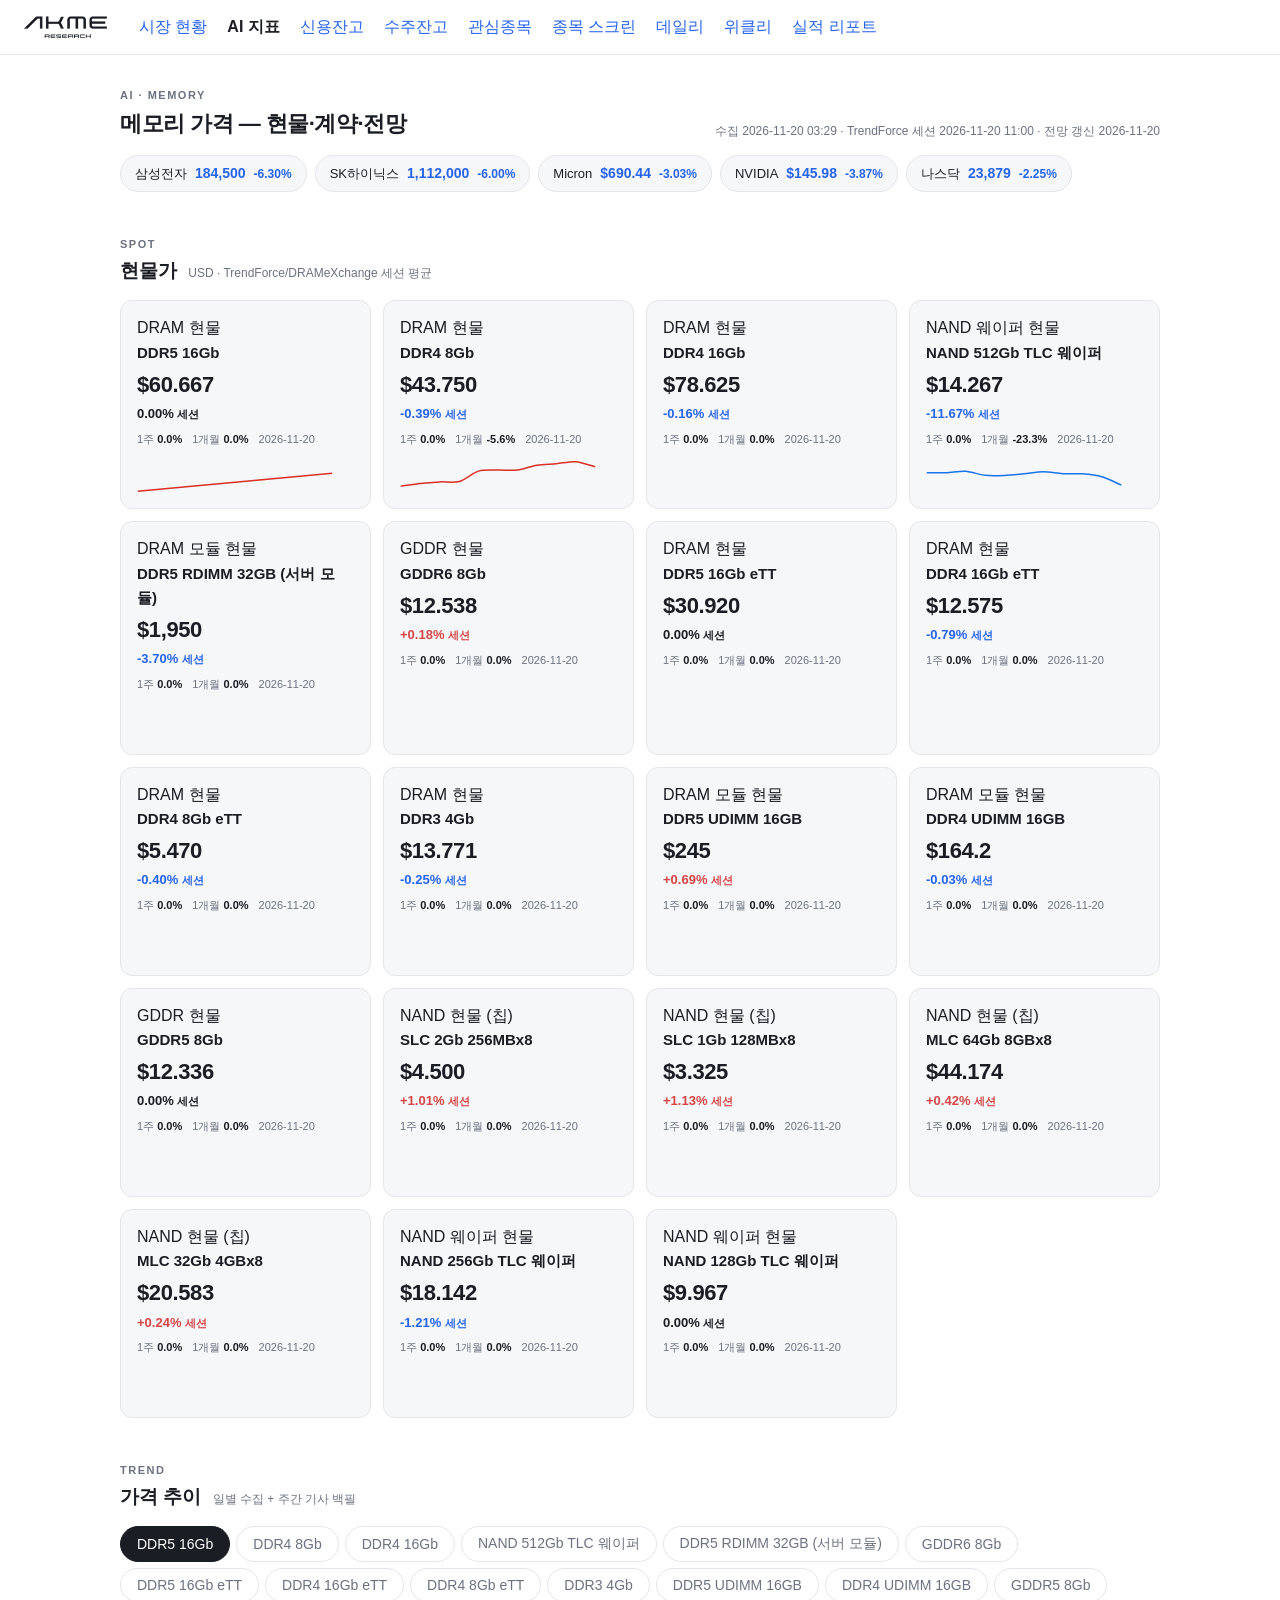
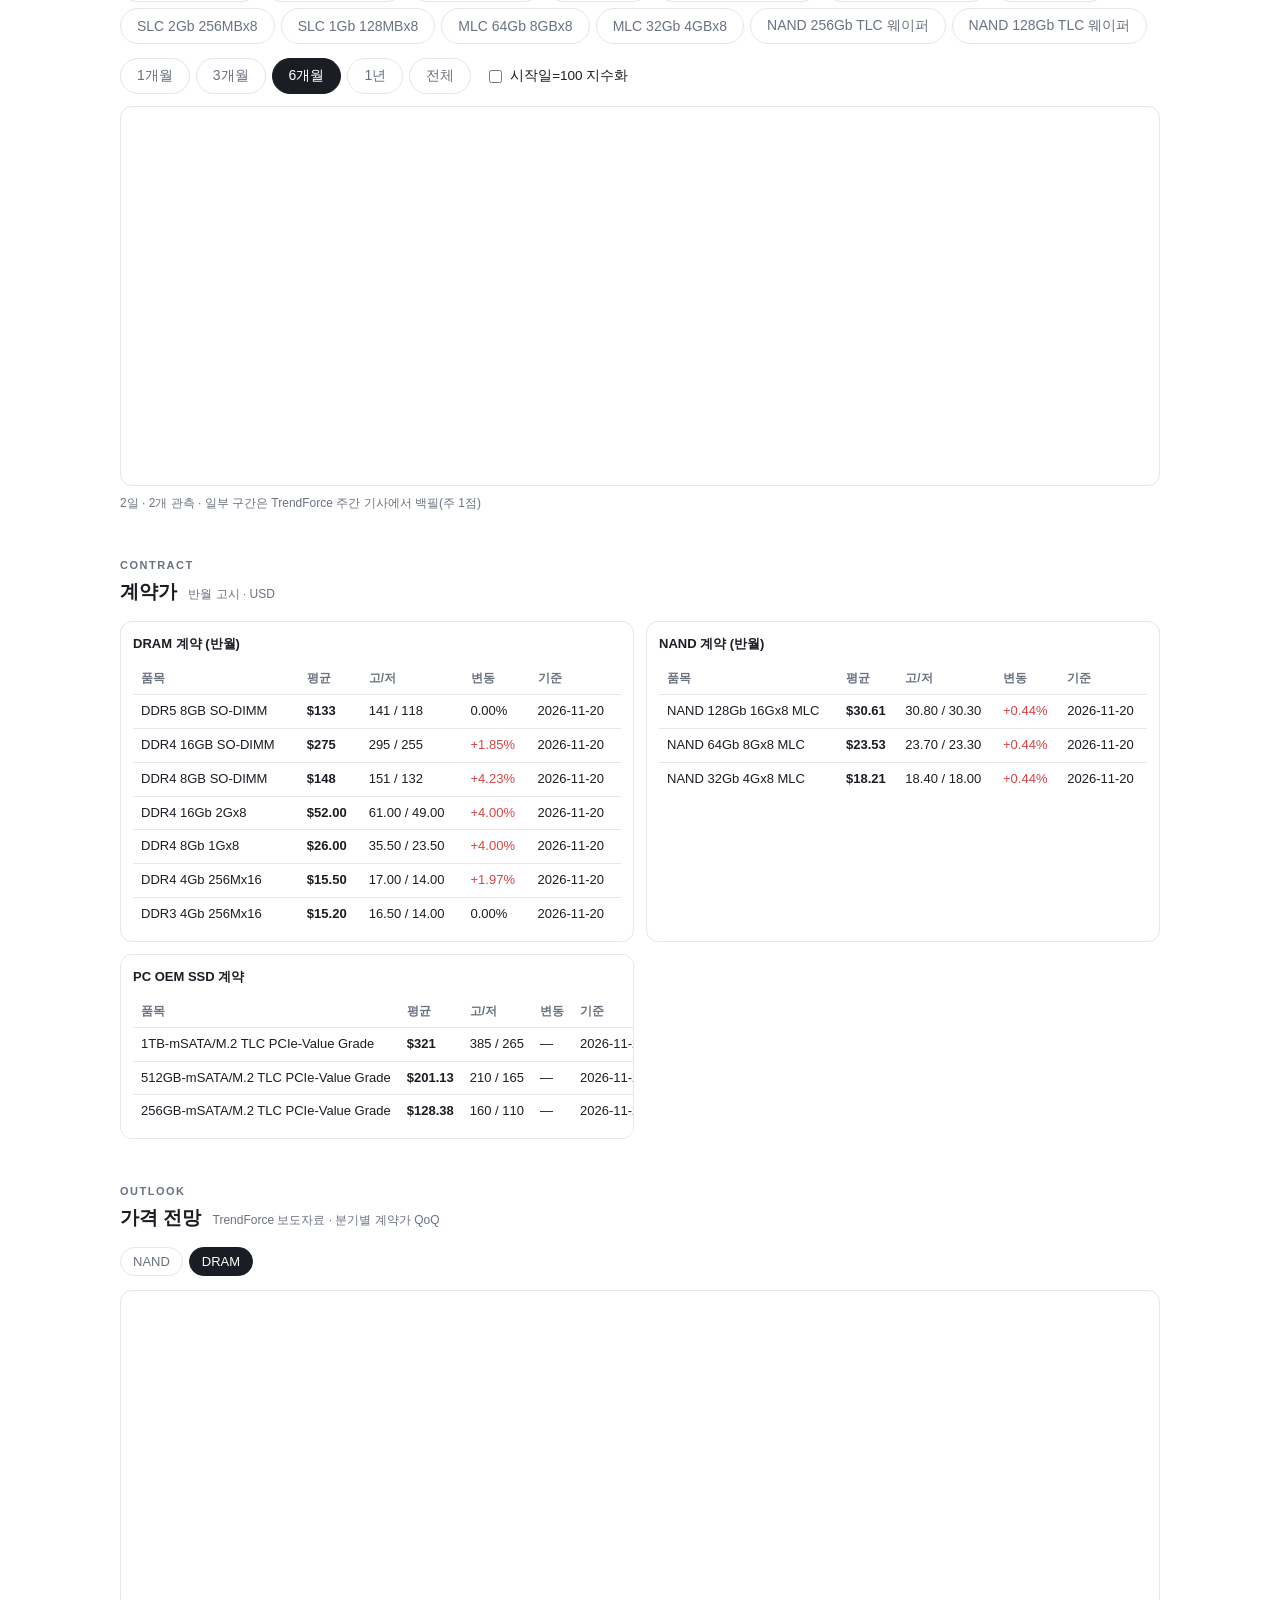
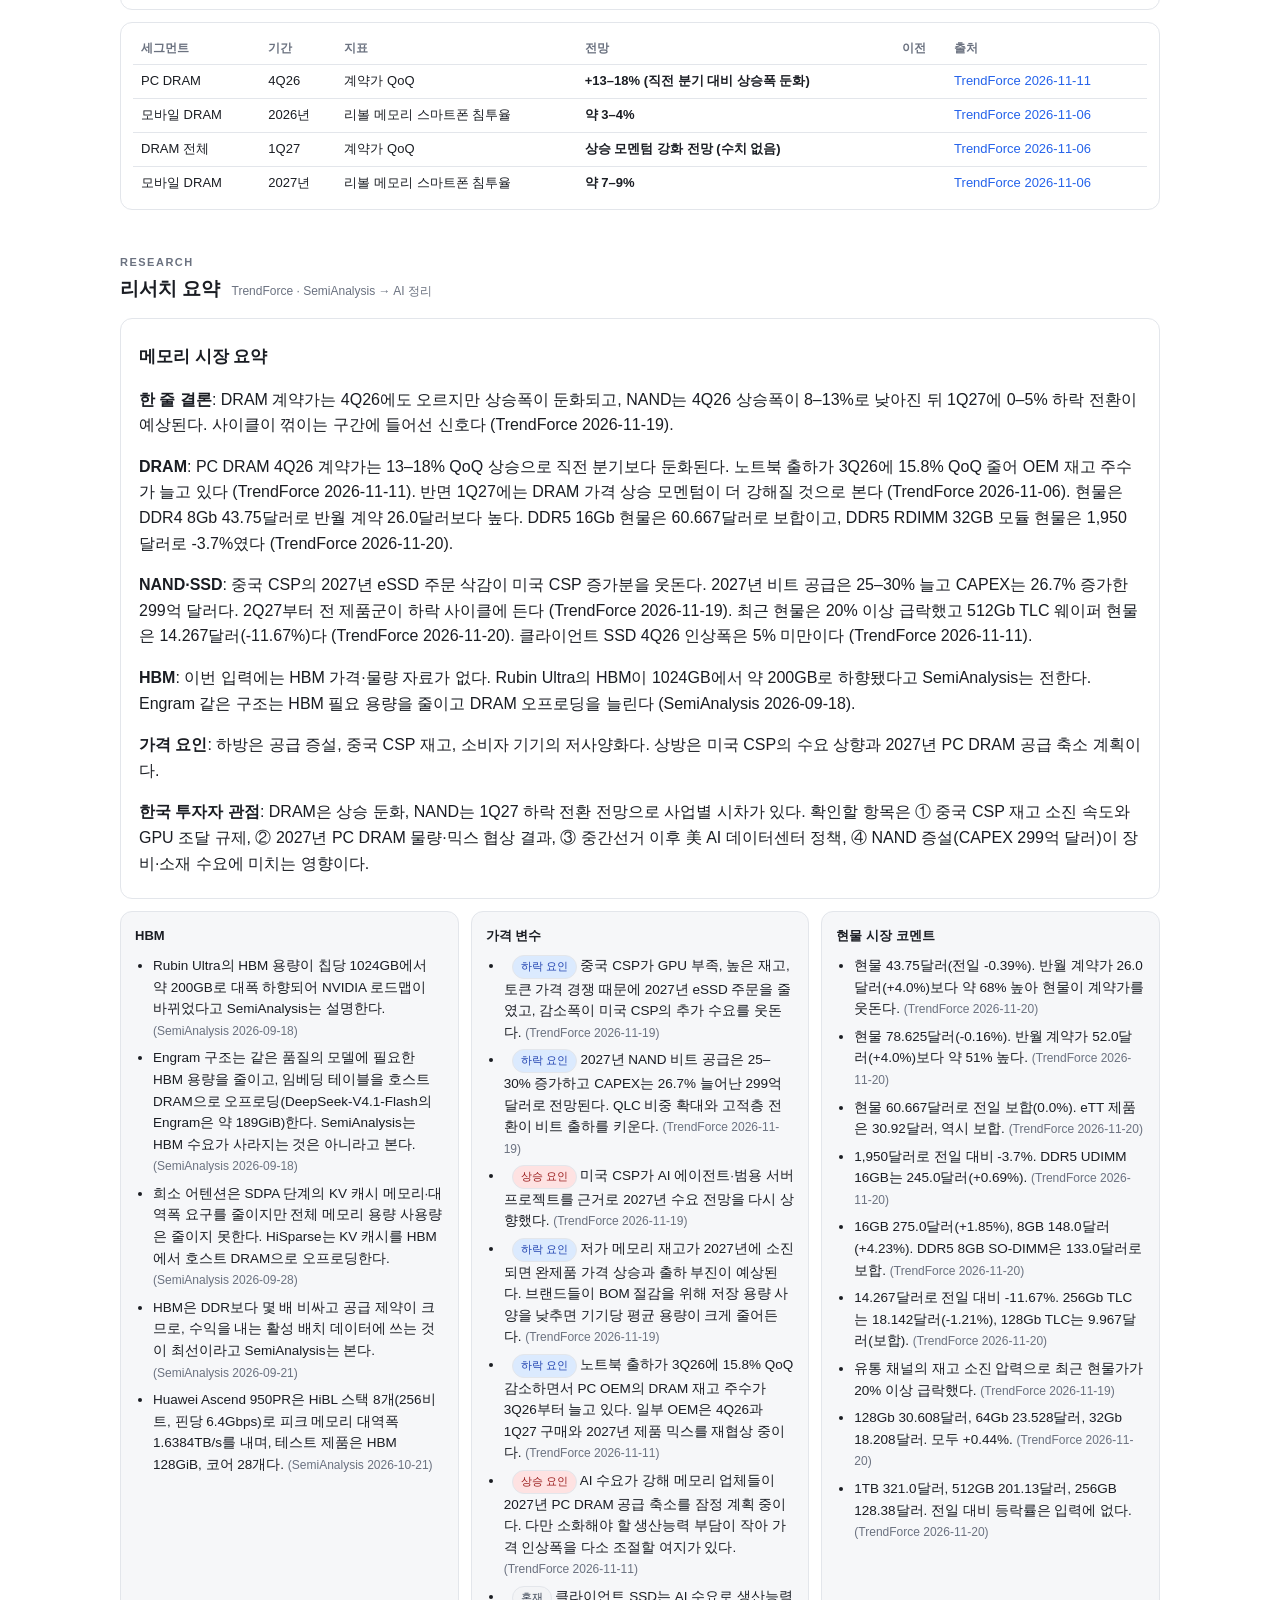
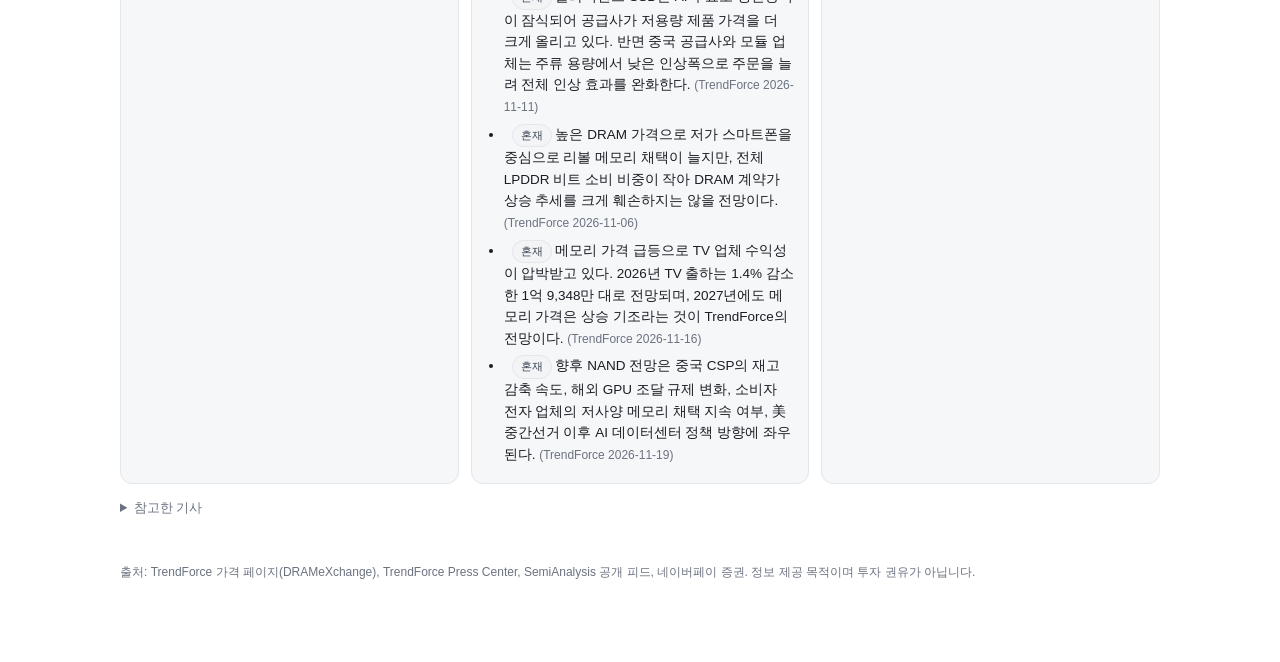
==== ai.html @ e825a89f "AI 지표 페이지 (현물가 카드·추이 차트·계약가·전망 차트·리서치 요약) + 네비 Co-Authored-By: Claude Fable 5.1 <noreply@anthropic.c" ====
<!DOCTYPE html>
<html lang="ko">
<head>
<meta charset="UTF-8">
<meta name="viewport" content="width=device-width, initial-scale=1">
<title>AI 지표 · AKME Research</title>
<meta name="description" content="DRAM·NAND 현물가 추이, 계약가, TrendForce·SemiAnalysis 기반 메모리 가격 전망을 차트로.">
<meta property="og:type" content="website">
<meta property="og:site_name" content="AKME Research">
<meta property="og:title" content="AI 지표 · AKME Research">
<meta property="og:description" content="DRAM·NAND 현물가 추이, 계약가, TrendForce·SemiAnalysis 기반 메모리 가격 전망을 차트로.">
<meta property="og:url" content="https://akmeresearch.github.io/stock/ai.html">
<meta property="og:image" content="https://akmeresearch.github.io/stock/site/img/og-logo-2026-11.png">
<meta property="og:image:width" content="1200">
<meta property="og:image:height" content="630">
<meta property="og:locale" content="ko_KR">
<meta name="twitter:card" content="summary_large_image">
<meta name="twitter:title" content="AI 지표 · AKME Research">
<meta name="twitter:image" content="https://akmeresearch.github.io/stock/site/img/og-logo-2026-11.png">
<link rel="icon" href="favicon.ico?v=2" sizes="any">
<link rel="icon" type="image/png" sizes="32x32" href="site/img/icon-32.png?v=2">
<link rel="icon" type="image/png" sizes="192x192" href="site/img/icon-192.png?v=2">
<link rel="apple-touch-icon" sizes="180x180" href="site/img/icon-180.png?v=2">
<meta name="theme-color" content="#000000">
<link rel="stylesheet" href="site/style.css?v=202611201400">
<script src="site/vendor/chart.umd.min.js"></script>
<script src="site/vendor/marked.min.js"></script>
</head>
<body>
<nav class="nav">
  <a class="brand" href="index.html"><img src="site/img/logo-dark.png" alt="AKME Research"></a>
  <a href="index.html">시장 현황</a>
  <a href="ai.html" class="cur">AI 지표</a>
  <a href="credit.html">신용잔고</a>
  <a href="backlog.html">수주잔고</a>
  <a href="stocks.html">관심종목</a>
  <a href="screen.html">종목 스크린</a>
  <a href="daily.html">데일리</a>
  <a href="weekly.html">위클리</a>
  <a href="reports.html">실적 리포트</a>
</nav>
<main class="wrap wide">
  <section class="sec">
    <div class="sec-head">
      <div><div class="eyebrow">AI · MEMORY</div><h1>메모리 가격 — 현물·계약·전망</h1></div>
      <div id="asof" class="note"></div>
    </div>
    <div id="related" class="ai-related"></div>
  </section>

  <section class="sec">
    <div class="sec-head"><div><div class="eyebrow">SPOT</div><h2>현물가 <span class="unit">USD · TrendForce/DRAMeXchange 세션 평균</span></h2></div></div>
    <div id="spot-cards" class="grid"><div class="empty">불러오는 중…</div></div>
  </section>

  <section class="sec">
    <div class="sec-head"><div><div class="eyebrow">TREND</div><h2>가격 추이 <span class="unit">일별 수집 + 주간 기사 백필</span></h2></div></div>
    <div class="period-bar">
      <div class="tabs" id="trend-items"></div>
      <div class="tabs" id="trend-period">
        <button class="tab" data-m="1">1개월</button><button class="tab" data-m="3">3개월</button><button class="tab on" data-m="6">6개월</button><button class="tab" data-m="12">1년</button><button class="tab" data-m="0">전체</button>
      </div>
      <label class="sc-check"><input id="trend-norm" type="checkbox"> 시작일=100 지수화</label>
    </div>
    <div class="chart-box tall"><canvas id="trend"></canvas></div>
    <div id="trend-note" class="note"></div>
  </section>

  <section class="sec">
    <div class="sec-head"><div><div class="eyebrow">CONTRACT</div><h2>계약가 <span class="unit">반월 고시 · USD</span></h2></div></div>
    <div id="contract" class="ai-tables"></div>
  </section>

  <section class="sec">
    <div class="sec-head"><div><div class="eyebrow">OUTLOOK</div><h2>가격 전망 <span class="unit">TrendForce 보도자료 · 분기별 계약가 QoQ</span></h2></div></div>
    <div class="tabs" id="fc-market"></div>
    <div class="chart-box"><canvas id="forecast"></canvas></div>
    <div id="fc-table" class="ai-tables"></div>
  </section>

  <section class="sec">
    <div class="sec-head"><div><div class="eyebrow">RESEARCH</div><h2>리서치 요약 <span class="unit">TrendForce · SemiAnalysis → AI 정리</span></h2></div></div>
    <div id="summary" class="md ai-summary"></div>
    <div id="points" class="ai-points"></div>
    <details class="ai-sources"><summary>참고한 기사</summary><ul id="sources"></ul></details>
  </section>

  <div class="footer">출처: TrendForce 가격 페이지(DRAMeXchange), TrendForce Press Center, SemiAnalysis 공개 피드, 네이버페이 증권. 정보 제공 목적이며 투자 권유가 아닙니다.</div>
</main>
<script src="site/ai.js?v=202611201400"></script>
</body>
</html>
---- site/style.css ----
:root {
  --bg: #ffffff; --panel: #f6f7f9; --line: #e3e6eb;
  --text: #1a1d23; --muted: #6b7280; --accent: #2563eb;
  --up: #ff5a5a; --down: #4f8cff;
}
* { box-sizing: border-box; }
body { margin: 0; background: var(--bg); color: var(--text);
  font-family: -apple-system, BlinkMacSystemFont, "Pretendard", "Apple SD Gothic Neo", "Noto Sans KR", sans-serif;
  line-height: 1.6; }
a { color: var(--accent); text-decoration: none; }
a:hover { text-decoration: underline; }
.nav { display: flex; gap: 20px; align-items: center; padding: 14px 24px; border-bottom: 1px solid var(--line); }
.nav .brand { display: flex; align-items: center; margin-right: 12px; }
.nav .brand img { height: 22px; width: auto; display: block; }
.nav a { white-space: nowrap; flex-shrink: 0; }
.nav a.cur { color: var(--text); font-weight: 600; }
@media (max-width: 720px) { .nav { gap: 14px; padding: 12px 16px; overflow-x: auto; -webkit-overflow-scrolling: touch; scrollbar-width: none; } .nav::-webkit-scrollbar { display: none; } .nav .brand img { height: 18px; } }
.wrap { max-width: 860px; margin: 0 auto; padding: 32px 20px 80px; }
h1 { font-size: 26px; letter-spacing: -0.5px; margin: 0 0 6px; }
.sub { color: var(--muted); margin-bottom: 28px; }
.card { display: block; background: var(--panel); border: 1px solid var(--line); border-radius: 12px;
  padding: 18px 20px; margin-bottom: 14px; color: var(--text); }
.card:hover { border-color: var(--accent); text-decoration: none; }
.card .meta { color: var(--muted); font-size: 13px; margin-bottom: 6px; }
.card .title { font-weight: 600; font-size: 17px; }
.card .summary { color: #3f4650; font-size: 14px; margin-top: 8px; }
.badge { display: inline-block; font-size: 11px; padding: 2px 8px; border-radius: 999px;
  border: 1px solid var(--line); color: var(--muted); margin-left: 8px; }
.empty { color: var(--muted); padding: 40px 0; text-align: center; }

/* markdown */
.md h1 { font-size: 26px; margin-top: 0; }
.md h2 { font-size: 19px; margin: 34px 0 12px; padding-bottom: 6px; border-bottom: 1px solid var(--line); }
.md blockquote { margin: 0 0 20px; padding: 12px 16px; border-left: 3px solid var(--accent);
  background: var(--panel); border-radius: 0 8px 8px 0; color: #2b3139; }
.md table { border-collapse: collapse; width: 100%; font-size: 14px; margin: 12px 0 18px; display: block; overflow-x: auto; }
.md th, .md td { border: 1px solid var(--line); padding: 7px 10px; text-align: left; white-space: nowrap; }
.md th { background: var(--panel); color: var(--muted); font-weight: 600; }
.md .qa-who { display: block; font-size: 12.5px; color: var(--muted); margin-top: 2px; }
.md p:has(> .qa-who) { margin-bottom: 8px; }
.md code { background: var(--panel); padding: 1px 5px; border-radius: 4px; font-size: 13px; }
.md .md-chart { margin: 14px 0 22px; padding: 12px 14px 10px; border: 1px solid var(--line); border-radius: 12px; background: #fff; }
.md .md-chart figcaption { font-size: 13.5px; font-weight: 600; margin-bottom: 6px; }
.md .md-chart figcaption small { color: var(--muted); font-weight: 400; }
.md .md-chart-box { position: relative; height: 240px; }
.md .md-chart-note { font-size: 12px; color: var(--muted); margin-top: 6px; }
@media (max-width: 640px) { .md .md-chart-box { height: 200px; } }
.md hr { border: 0; border-top: 1px solid var(--line); margin: 30px 0; }
.md ul, .md ol { padding-left: 22px; }
.md li { margin: 4px 0; }
.md input[type=checkbox] { margin-right: 6px; }
.back { display: inline-block; margin-bottom: 18px; color: var(--muted); }
.footer { color: var(--muted); font-size: 12px; margin-top: 40px; }

/* ---- market page ---- */
.wrap.wide { max-width: 1080px; }
.ticker { border-bottom: 1px solid var(--line); height: 46px; overflow: hidden; }
.sec { margin-bottom: 44px; }
.sec-head { display: flex; justify-content: space-between; align-items: flex-end; gap: 16px; margin-bottom: 14px; }
.eyebrow { font-size: 11px; letter-spacing: 1.5px; color: var(--muted); font-weight: 600; }
.sec h1 { font-size: 22px; margin: 2px 0 0; }
.sec h2 { font-size: 19px; margin: 2px 0 0; }
.btn { background: var(--panel); border: 1px solid var(--line); border-radius: 8px; padding: 7px 12px; font-size: 13px; cursor: pointer; color: var(--text); }
.btn:hover { border-color: var(--accent); }
.tabs { display: flex; gap: 6px; flex-wrap: wrap; margin-bottom: 14px; }
.tab { background: transparent; border: 1px solid var(--line); border-radius: 999px; padding: 6px 12px; font-size: 13px; cursor: pointer; color: var(--muted); }
.tab.on { background: var(--text); color: #fff; border-color: var(--text); }
.stats { display: grid; grid-template-columns: repeat(auto-fit, minmax(220px, 1fr)); gap: 12px; margin-bottom: 12px; }
.stat { background: var(--panel); border: 1px solid var(--line); border-radius: 12px; padding: 14px 16px; }
.stat .k, .ind .k { font-size: 12px; color: var(--muted); }
.stat .v { font-size: 26px; font-weight: 700; letter-spacing: -0.5px; margin: 2px 0; }
.stat .v small, .ind .v small { font-size: 13px; font-weight: 500; color: var(--muted); margin-left: 4px; }
.stat .s, .ind .s { font-size: 12px; color: var(--muted); }
.chart-box { position: relative; height: 320px; background: #fff; border: 1px solid var(--line); border-radius: 12px; padding: 12px; }
.note { font-size: 12px; color: var(--muted); margin-top: 8px; }
.grid { display: grid; grid-template-columns: repeat(auto-fill, minmax(230px, 1fr)); gap: 12px; }
.ind { background: var(--panel); border: 1px solid var(--line); border-radius: 12px; padding: 14px 16px; }
.ind .v { font-size: 22px; font-weight: 700; letter-spacing: -0.4px; margin: 2px 0; }
.ind .c { font-size: 13px; font-weight: 600; }
.ind .p { display: flex; gap: 10px; font-size: 11px; color: var(--muted); margin: 6px 0 4px; flex-wrap: wrap; }
.ind .p b { color: var(--text); font-weight: 600; }
.ind .spark { position: relative; width: 100%; height: 40px; margin-top: 6px; }
.tag { font-size: 10.5px; color: var(--muted); border: 1px solid var(--line); border-radius: 999px; padding: 1px 6px; vertical-align: middle; }
.up { color: #d64545; } .down { color: #2563eb; }
@media (max-width: 640px) { .sec-head { flex-direction: column; align-items: flex-start; } .chart-box { height: 260px; } }

/* ---- stock page ---- */
.stock-head { display: grid; grid-template-columns: 1fr auto; gap: 16px 32px; align-items: end; }
.stock-head h1 { font-size: 28px; margin: 2px 0 0; }
.stock-head .meta { font-size: 13px; color: var(--muted); }
.stock-quote .v { font-size: 32px; font-weight: 700; letter-spacing: -0.6px; }
.stock-quote .v small { font-size: 14px; color: var(--muted); margin-left: 4px; font-weight: 500; }
.stock-quote .c { font-size: 15px; font-weight: 600; }
.stock-quote .s { font-size: 12px; color: var(--muted); }
.kv { grid-column: 1 / -1; display: grid; grid-template-columns: repeat(auto-fit, minmax(140px, 1fr)); gap: 8px; }
.kv div { background: var(--panel); border: 1px solid var(--line); border-radius: 10px; padding: 10px 12px; }
.kv span { display: block; font-size: 11px; color: var(--muted); }
.kv b { font-size: 14px; font-weight: 600; }
#fin-table table { margin-top: 12px; }
#fin-table td:not(:first-child), #fin-table th:not(:first-child) { text-align: right; }
@media (max-width: 640px) { .stock-head { grid-template-columns: 1fr; } }
.lnk { color: var(--accent); cursor: pointer; } .lnk:hover { text-decoration: underline; }
.sec h2 .unit { font-size: 12px; color: var(--muted); font-weight: 500; margin-left: 6px; }
#credit-table td:not(:first-child), #credit-table th:not(:first-child) { text-align: right; }
.period-bar { display: flex; align-items: center; gap: 14px; flex-wrap: wrap; margin-bottom: 12px; }
.period-label { font-size: 13px; font-weight: 600; color: var(--text); }
.period-bar .tabs { margin: 0; }
.period-bar .tab { padding: 8px 16px; font-size: 14px; }
.slider-box { background: var(--panel); border: 1px solid var(--line); border-radius: 12px; padding: 14px 16px; }
.slider-box label { font-size: 13px; color: var(--muted); display: block; margin-bottom: 6px; }
.slider-box label b { color: var(--text); margin-left: 6px; }
.rs { position: relative; height: 44px; margin: 14px 10px 0; touch-action: none; user-select: none; }
.rs-track { position: absolute; left: 0; right: 0; top: 9px; height: 6px; background: #d9dde3; border-radius: 3px; cursor: pointer; }
.rs-fill { position: absolute; top: 0; height: 6px; background: var(--accent); border-radius: 3px; }
.rs-handle { position: absolute; top: 12px; width: 22px; height: 22px; margin-left: -11px; border-radius: 50%; background: #fff; border: 2px solid var(--accent); box-shadow: 0 1px 4px rgba(0,0,0,.25); cursor: grab; transform: translateY(-50%); z-index: 2; }
.rs-handle.drag, .rs-handle:active { cursor: grabbing; transform: translateY(-50%) scale(1.12); }
.rs-handle:focus { outline: 2px solid rgba(37,99,235,.35); outline-offset: 2px; }
.rs-tip { position: absolute; top: 24px; left: 50%; transform: translateX(-50%); font-size: 11px; color: var(--muted); white-space: nowrap; }
.slider-box .readout { display: grid; grid-template-columns: 1fr 1fr 1fr 1.6fr; gap: 10px; margin-top: 10px; }
.slider-box .readout b { white-space: nowrap; line-height: 1.3; display: block; }
.slider-box .readout b span { display: inline-block; vertical-align: baseline; }
@media (max-width: 640px) { .slider-box .readout { grid-template-columns: repeat(2, 1fr); } }
.slider-box .readout span { display: block; font-size: 11px; color: var(--muted); }
.slider-box .readout b { font-size: 16px; font-weight: 600; }
.ind .c b { font-weight: 700; }
.quick-sec { margin-bottom: 28px; }
.quick { display: grid; grid-template-columns: repeat(auto-fit, minmax(320px, 1fr)); gap: 12px; }
.q-card { background: var(--panel); border: 1px solid var(--line); border-radius: 12px; padding: 12px 16px; }
.q-head { display: flex; justify-content: space-between; align-items: baseline; gap: 12px; }
.q-name { font-weight: 700; font-size: 15px; }
.q-price { font-size: 22px; font-weight: 700; letter-spacing: -0.4px; }
.q-price small { font-size: 13px; font-weight: 600; margin-left: 4px; }
.q-flows { display: flex; gap: 14px; align-items: baseline; margin-top: 6px; flex-wrap: wrap; }
.q-who span { font-size: 12px; color: var(--muted); margin-right: 5px; }
.q-who b { font-size: 15px; font-weight: 700; }
.q-unit { font-size: 11px; color: var(--muted); margin-left: auto; }
#bl-table td:nth-child(n+4), #bl-table th:nth-child(n+4) { text-align: right; }
#bl-detail td:nth-child(2), #bl-detail td:nth-child(3), #bl-detail td:nth-child(4), #bl-detail td:nth-child(5) { text-align: right; }
.divider { border: 0; border-top: 1px solid var(--line); margin: 28px 0 14px; }

/* 종목 스크린 */
.btn.primary { background: var(--accent); border-color: var(--accent); color: #fff; }
.btn.primary:disabled { opacity: .45; cursor: default; }
.sc-toolbar { display: flex; gap: 8px; flex-wrap: wrap; align-items: center; margin-bottom: 10px; }
.sc-spacer { flex: 1; }
.sc-select { max-width: 220px; }
.sc-input, .sc-select { border: 1px solid var(--line); border-radius: 8px; padding: 7px 10px; font-size: 14px; background: #fff; color: var(--text); font-family: inherit; }
.sc-input { min-width: 240px; flex: 1 1 240px; }
.sc-stats { display: flex; gap: 6px; flex-wrap: wrap; align-items: center; font-size: 12.5px; color: var(--muted); margin-bottom: 14px; }
.sc-stats .chip { border: 1px solid var(--line); border-radius: 999px; padding: 1px 8px; background: var(--panel); }
.sc-stats .chip.warn { border-color: #f59e0b; color: #b45309; background: #fffbeb; }
.sc-stats .chip.ok { color: #15803d; }
.sc-upd { margin-left: auto; }
.sc-tablewrap { border: 1px solid var(--line); border-radius: 12px; overflow: hidden; }
.sc-table { width: 100%; border-collapse: collapse; font-size: 14px; }
.sc-table th { position: sticky; top: 0; background: var(--panel); color: var(--muted); font-weight: 600; font-size: 12.5px; text-align: left; padding: 9px 12px; border-bottom: 1px solid var(--line); z-index: 1; white-space: nowrap; }
.sc-table th.sortable { cursor: pointer; user-select: none; }
.sc-table th.sortable.on { color: var(--text); }
.sc-table th.sortable.on::after { content: ' ' attr(data-dir); font-size: 10px; }
.sc-table td { padding: 7px 12px; border-bottom: 1px solid var(--line); vertical-align: middle; }
.sc-table tr:last-child td { border-bottom: 0; }
.sc-name { width: 30%; }
.sc-name .lnk { color: var(--text); font-weight: 600; }
.sc-meta { font-size: 11.5px; color: var(--muted); white-space: nowrap; overflow: hidden; text-overflow: ellipsis; max-width: 260px; }
.sc-sector { width: 24%; color: #374151; font-size: 13px; }
.sc-sector .l1 { display: inline-block; font-size: 11.5px; color: var(--muted); border: 1px solid var(--line); border-radius: 999px; padding: 0 7px; margin-right: 4px; background: var(--panel); }
.sc-sector .l2 { font-weight: 500; }
.sc-sector .ksic { font-weight: 400; color: var(--muted); }
.sc-cls { width: 74px; }
.sc-table select.cls { width: 62px; padding: 5px 6px; border: 1px solid var(--line); border-radius: 7px; font-size: 14px; font-weight: 700; background: #fff; color: var(--text); font-family: inherit; }
.sc-table input.memo { width: 100%; padding: 6px 9px; border: 1px solid transparent; border-radius: 7px; background: transparent; font-size: 13.5px; font-family: inherit; color: var(--text); }
.sc-table input.memo:hover { border-color: var(--line); }
.sc-table input.memo:focus { border-color: var(--accent); background: #fff; outline: none; }
.sc-table tr.dirty .sc-name::before { content: ''; display: inline-block; width: 6px; height: 6px; border-radius: 50%; background: #f59e0b; margin-right: 6px; vertical-align: middle; }
tr.c-S select.cls, .chip.c-S { background: #fef3c7; border-color: #f59e0b; color: #92400e; }
tr.c-A select.cls, .chip.c-A { background: #dcfce7; border-color: #22c55e; color: #166534; }
tr.c-B select.cls, .chip.c-B { background: #dbeafe; border-color: #60a5fa; color: #1e40af; }
tr.c-C select.cls, .chip.c-C { background: #f3f4f6; color: #374151; }
tr.c-D select.cls, .chip.c-D { background: #f3f4f6; color: #6b7280; }
tr.c-F select.cls, .chip.c-F { background: #fee2e2; border-color: #f87171; color: #991b1b; }
tr.c-P select.cls, .chip.c-P { background: #ede9fe; border-color: #a78bfa; color: #5b21b6; }
.sc-hint { background: #fffbeb; border: 1px solid #fcd34d; color: #92400e; border-radius: 10px; padding: 9px 12px; font-size: 13px; margin: -6px 0 14px; }
.sc-menu { position: relative; }
.sc-menu-list { position: absolute; right: 0; top: calc(100% + 4px); background: #fff; border: 1px solid var(--line); border-radius: 10px; box-shadow: 0 6px 24px rgba(0,0,0,.08); padding: 6px; min-width: 170px; z-index: 5; display: flex; flex-direction: column; }
.sc-menu-list[hidden] { display: none; }
.sc-menu-list .mi { background: none; border: 0; text-align: left; padding: 8px 10px; font-size: 13.5px; border-radius: 7px; cursor: pointer; color: var(--text); font-family: inherit; }
.sc-menu-list .mi:hover { background: var(--panel); }
.sc-menu-list .mi:disabled { color: var(--muted); cursor: default; }
.sc-menu-list .mi#save { font-weight: 600; color: var(--accent); }
.sc-check { display: inline-flex; align-items: center; gap: 5px; font-size: 13.5px; color: var(--text); cursor: pointer; white-space: nowrap; }
.sc-pager { display: flex; gap: 6px; align-items: center; flex-wrap: wrap; justify-content: center; padding: 10px 0; font-size: 13.5px; }
.sc-pager .pg-info { padding: 0 6px; white-space: nowrap; }
.sc-pager .pg-info small { color: var(--muted); font-size: 12px; }
.sc-pager .pg-num { width: 56px; padding: 5px 6px; border: 1px solid var(--line); border-radius: 7px; font-size: 13.5px; text-align: center; font-family: inherit; }
.sc-pager .pg-size { padding: 5px 6px; font-size: 13px; }
@media (max-width: 640px) {
  .sc-sector { display: none; }
  .sc-name { width: 44%; }
  .sc-table td { padding: 7px 8px; }
  .sc-meta { max-width: 150px; }
}

/* AI 지표 */
.ai-related { display: flex; gap: 8px; flex-wrap: wrap; }
.ai-rel { display: inline-flex; align-items: baseline; gap: 8px; background: var(--panel); border: 1px solid var(--line); border-radius: 999px; padding: 6px 14px; font-size: 13px; color: var(--text); text-decoration: none; }
.ai-rel b { font-size: 14px; } .ai-rel small { font-size: 12px; font-weight: 600; }
a.ai-rel:hover { border-color: var(--accent); text-decoration: none; }
.ai-ind { cursor: pointer; } .ai-ind:hover { border-color: var(--accent); }
.ai-ind .title { font-weight: 600; font-size: 15px; }
.chart-box.tall { height: 380px; }
.ai-tables { display: grid; grid-template-columns: repeat(auto-fit, minmax(340px, 1fr)); gap: 12px; }
.ai-table { background: #fff; border: 1px solid var(--line); border-radius: 12px; padding: 10px 12px; overflow-x: auto; }
.ai-table-h { font-size: 13px; font-weight: 700; margin: 2px 0 8px; }
.ai-table table { width: 100%; border-collapse: collapse; font-size: 13px; }
.ai-table th, .ai-table td { padding: 6px 8px; border-bottom: 1px solid var(--line); text-align: left; white-space: nowrap; }
.ai-table th { color: var(--muted); font-weight: 600; font-size: 12px; }
.ai-table tr:last-child td { border-bottom: 0; }
.ai-table td.muted { color: var(--muted); font-size: 12px; }
.ai-table a { color: var(--accent); }
#fc-table { margin-top: 12px; grid-template-columns: 1fr; }
.ai-summary { background: #fff; border: 1px solid var(--line); border-radius: 12px; padding: 6px 18px; margin-bottom: 12px; }
.ai-summary h2 { font-size: 17px; margin: 18px 0 8px; border: 0; padding: 0; }
.ai-points { display: grid; grid-template-columns: repeat(auto-fit, minmax(320px, 1fr)); gap: 12px; }
.ai-pt { background: var(--panel); border: 1px solid var(--line); border-radius: 12px; padding: 12px 14px; font-size: 13.5px; }
.ai-pt ul { margin: 0; padding-left: 18px; } .ai-pt li { margin: 6px 0; }
.ai-pt .src { color: var(--muted); font-size: 12px; }
.badge.dir-up { background: #fee2e2; color: #991b1b; } .badge.dir-down { background: #dbeafe; color: #1e40af; } .badge.dir-mixed { background: #f3f4f6; color: #374151; }
.ai-sources { margin-top: 14px; font-size: 13px; } .ai-sources summary { cursor: pointer; color: var(--muted); }
.ai-sources ul { padding-left: 18px; } .ai-sources li { margin: 4px 0; }
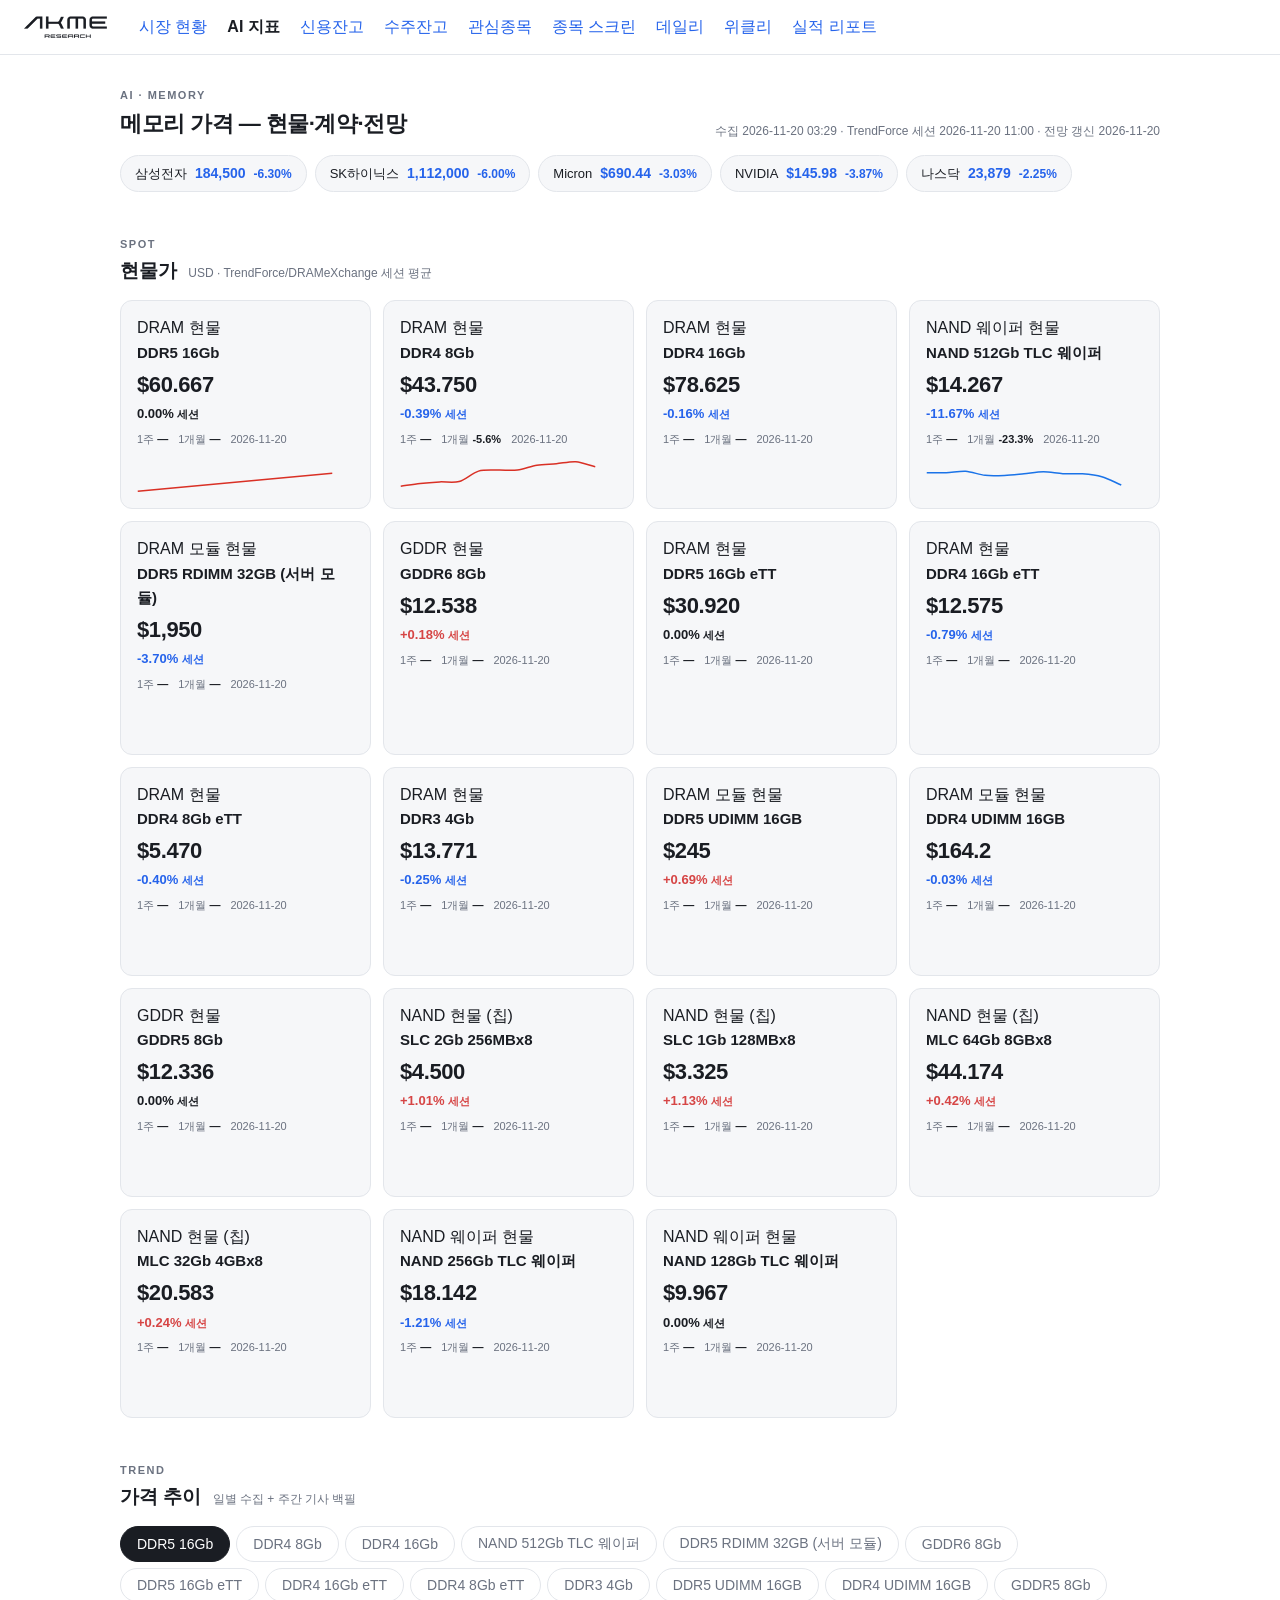
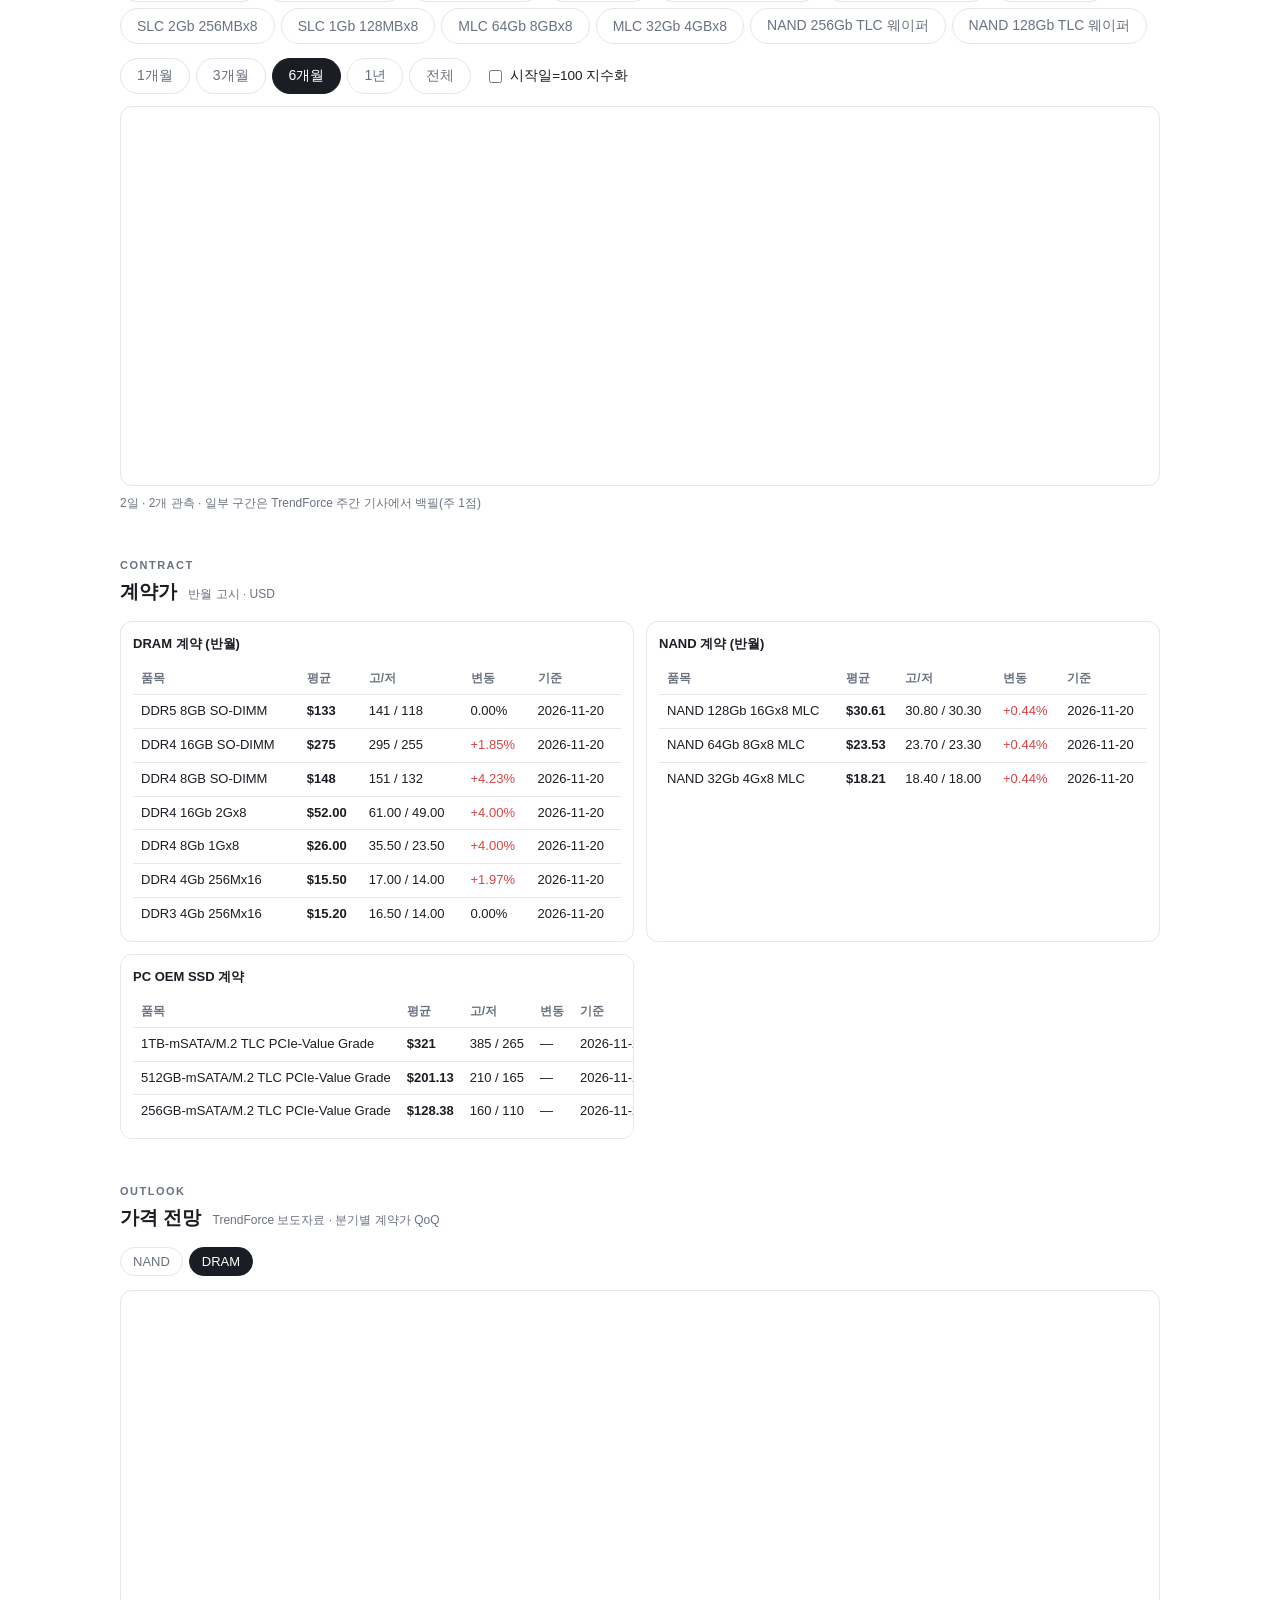
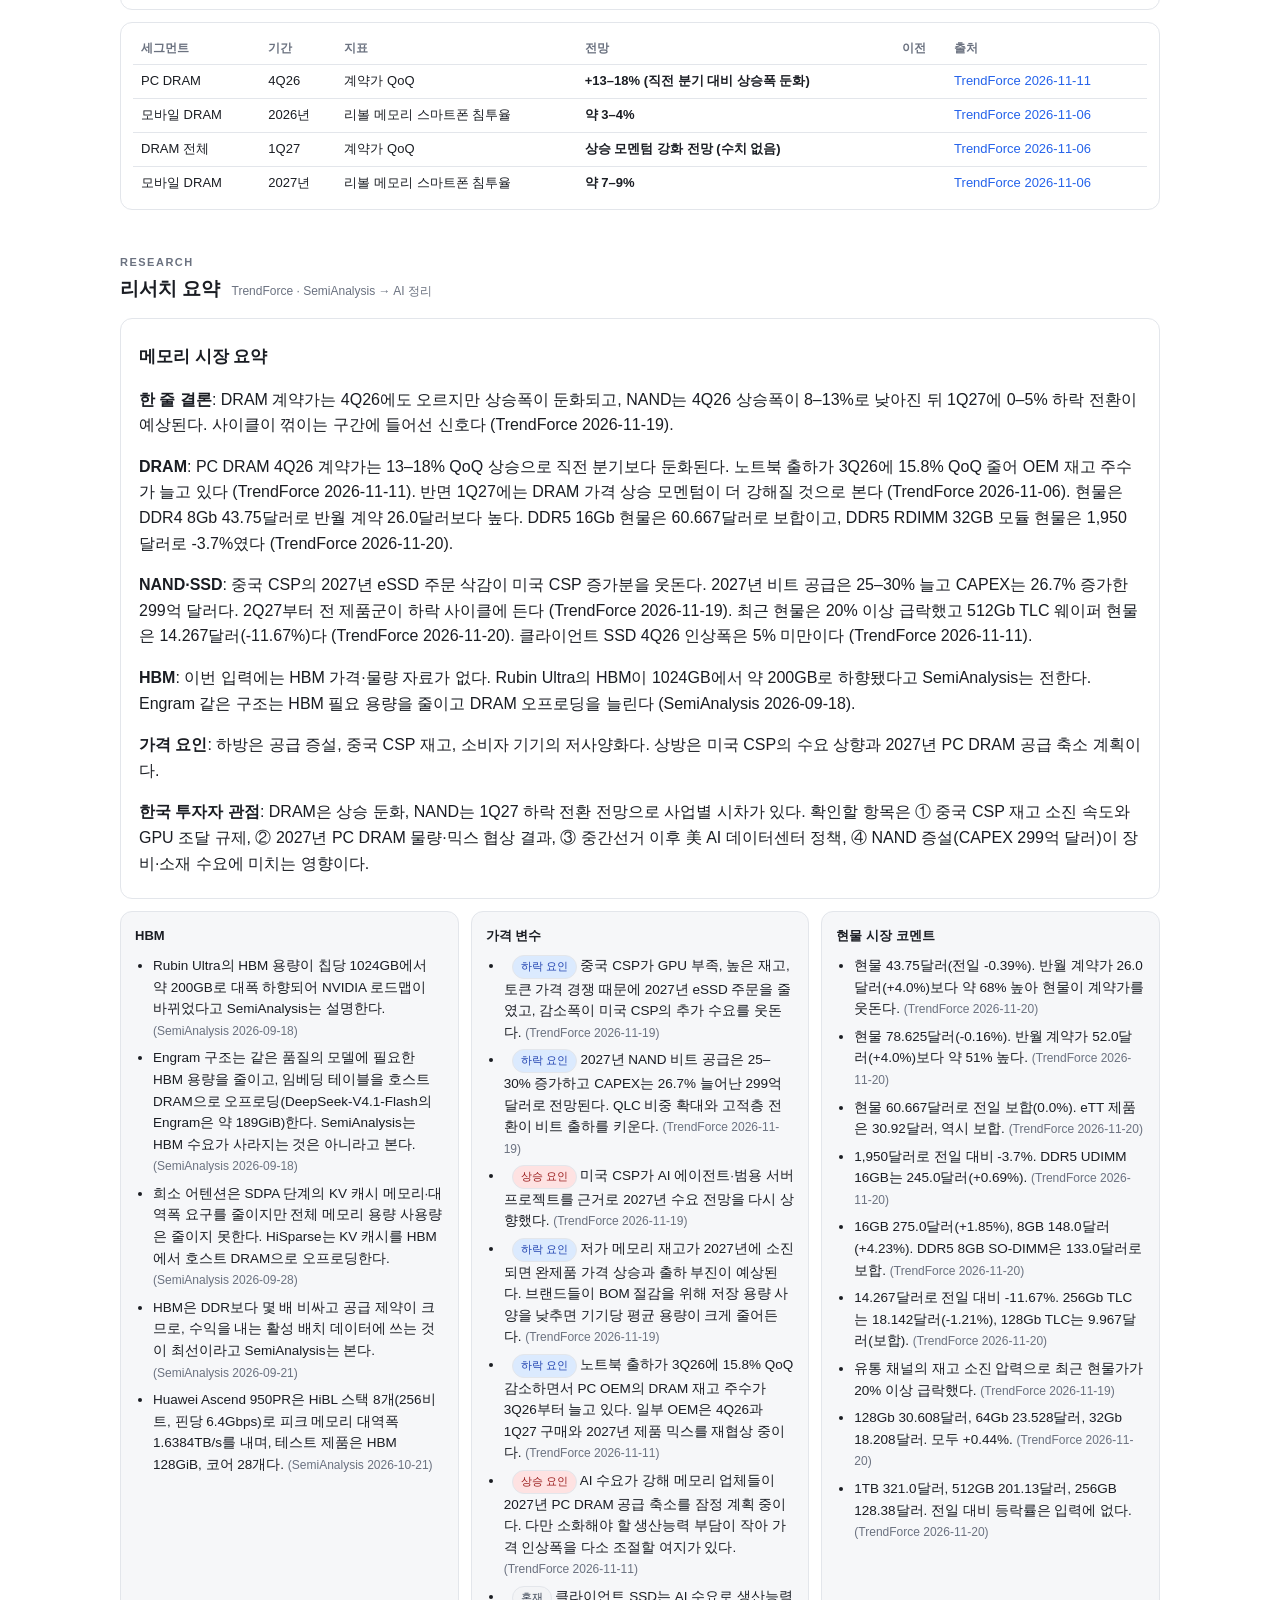
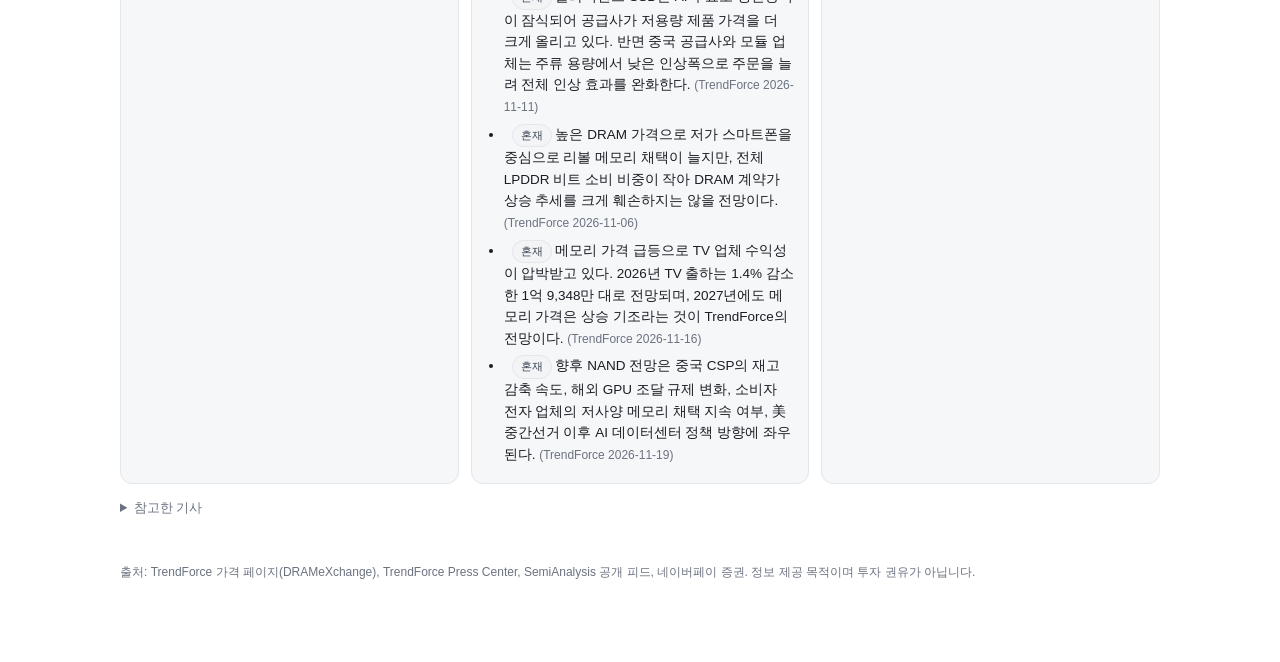
==== commit 5ba7f7bd: "AI 지표: 추이 차트 시간축 비례, 1주·1개월 변동 표기 보정 Co-Authored-By: Claude Fable 5.1 <noreply@anthropic.com> Claude" ====
--- a/ai.html
+++ b/ai.html
@@ -87,6 +87,6 @@
 
   <div class="footer">출처: TrendForce 가격 페이지(DRAMeXchange), TrendForce Press Center, SemiAnalysis 공개 피드, 네이버페이 증권. 정보 제공 목적이며 투자 권유가 아닙니다.</div>
 </main>
-<script src="site/ai.js?v=202611201400"></script>
+<script src="site/ai.js?v=202611201500"></script>
 </body>
 </html>
